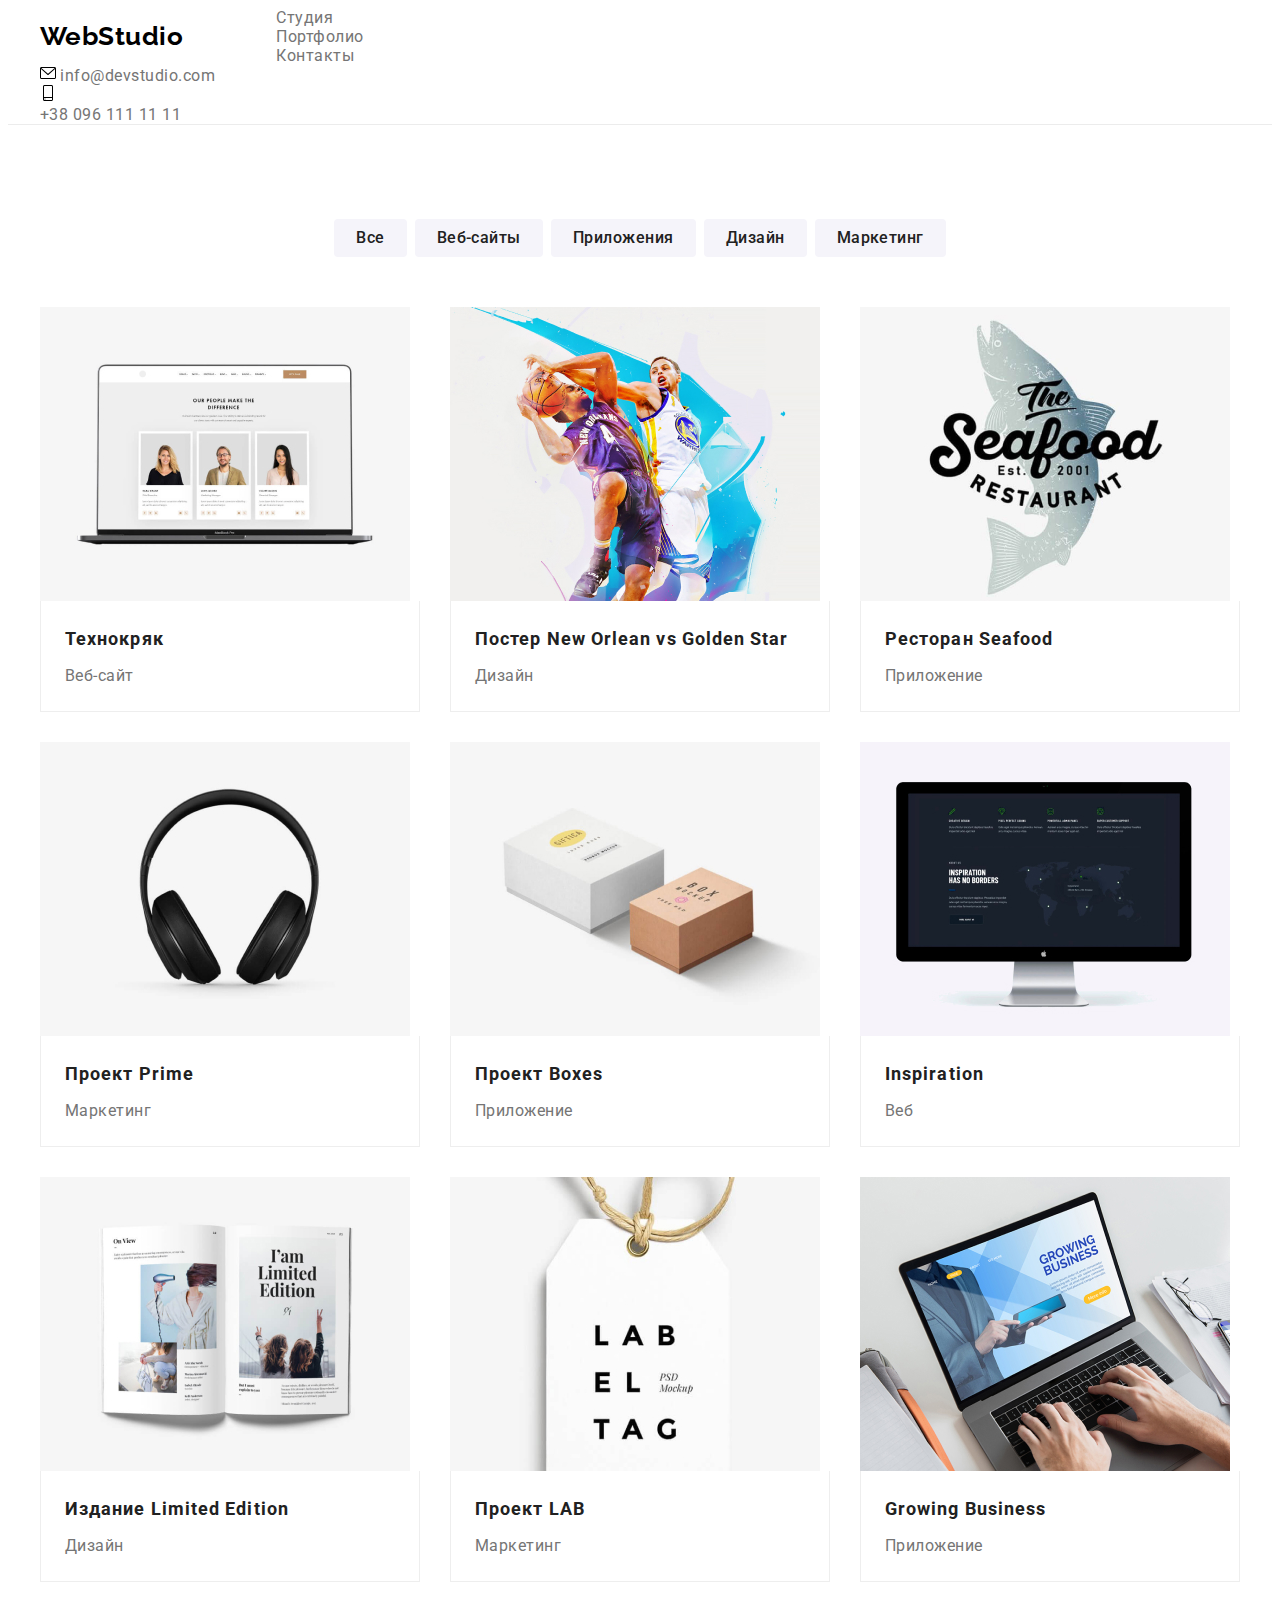
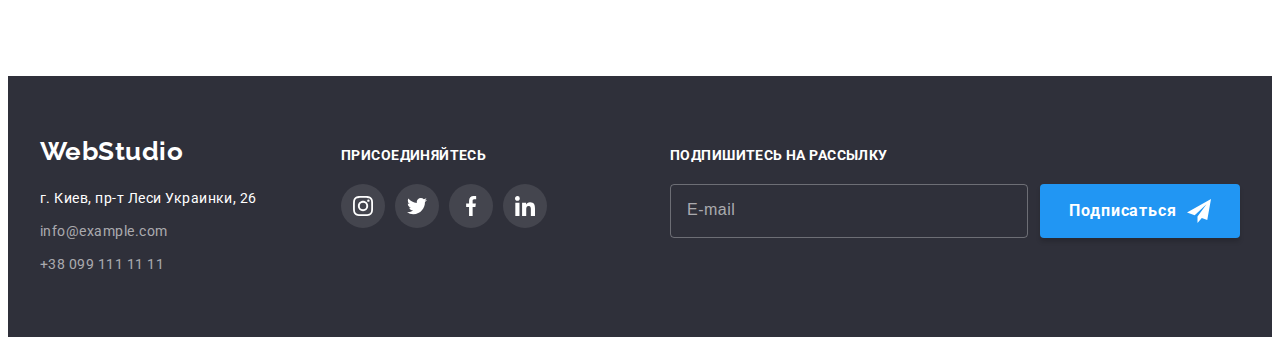
==== portfolio.html @ 4f0ca4a7 "Бэм" ====
<!DOCTYPE html>
<html lang="ru">
  <head>
    <meta charset="UTF-8" />
    <meta http-equiv="X-UA-Compatible" content="IE=edge" />
    <meta name="viewport" content="width=device-width, initial-scale=1.0" />
    <title>Webstudio</title>
    <link rel="preconnect" href="https://fonts.googleapis.com" />
    <link rel="preconnect" href="https://fonts.gstatic.com" crossorigin />
    <link
      href="https://fonts.googleapis.com/css2?family=Raleway:wght@700&family=Roboto:wght@400;500;700;900&display=swap"
      rel="stylesheet"
    />
    <link
      rel="stylesheet"
      href="https://cdnjs.cloudflare.com/ajax/libs/modern-normalize/1.1.0/modern-normalize.min.css"
      integrity="sha512-wpPYUAdjBVSE4KJnH1VR1HeZfpl1ub8YT/NKx4PuQ5NmX2tKuGu6U/JRp5y+Y8XG2tV+wKQpNHVUX03MfMFn9Q=="
      crossorigin="anonymous"
      referrerpolicy="no-referrer"
    />
    <link rel="stylesheet" href="./css/style.css" />
  </head>

  <body>
    <!--header-->
    <header class="page-header">
      <div class="container block-nav">
        <nav class="main-nav">
          <a class="logo" href="./index.html"><span class="accent-color">Web</span>Studio</a>
          <ul class="list site-nav">
            <li class="item"><a class="link" href="./index.html">Студия</a></li>
            <li class="item"><span class="link current">Портфолио</span></li>
            <li class="item"><a class="link" href="">Контакты</a></li>
          </ul>
        </nav>

        <ul class="list adrress-nav">
          <li class="item">
            <a class="link" href="">
              <svg class="icon-nav" width="16" height="16">
                <use href="./images//sprites.svg#icon-envelope"></use>
              </svg>
              info@devstudio.com</a
            >
          </li>
          <li class="item">
            <a class="link" href="">
              <svg class="icon-nav" width="16" height="16">
                <use href="./images//sprites.svg#icon-smartphone"></use>
              </svg>
              <div>+38 096 111 11 11</div>
            </a>
          </li>
        </ul>
      </div>
    </header>

    <!--Main content-->
    <main>
      <section class="section-cardset">
        <div class="container">
          <!--Filter-->
          <ul class="list filter">
            <li class="item"><button class="filter-btn" type="button">Все</button></li>
            <li class="item"><button class="filter-btn" type="button">Веб-сайты</button></li>
            <li class="item"><button class="filter-btn" type="button">Приложения</button></li>
            <li class="item"><button class="filter-btn" type="button">Дизайн</button></li>
            <li class="item"><button class="filter-btn" type="button">Маркетинг</button></li>
          </ul>

          <!--Projects-->
          <ul class="list cardset-items">
            <li class="item-gallery">
              <a class="link card-link" href="">
                <div class="card">
                  <div class="thumb">
                    <img class="img card-img" src="./images/imgportf.jpg" alt="" width="370" />
                    <p class="gallery-overlay">
                      Технокряк это современная площадка распространения коронавируса. Компании
                      используют эту платформу для цифрового шпионажа и атак на защищённые сервера
                      конкурентов.
                    </p>
                  </div>
                  <div class="cardset-content">
                    <h2 class="project-title">Технокряк</h2>
                    <p class="project-discription">Веб-сайт</p>
                  </div>
                </div>
              </a>
            </li>
            <li class="item-gallery">
              <a class="link card-link" href="">
                <div class="card">
                  <div class="thumb">
                    <img class="img card-img" src="./images/imgportf2.jpg" alt="" width="370" />
                    <p class="gallery-overlay">
                      Технокряк это современная площадка распространения коронавируса. Компании
                      используют эту платформу для цифрового шпионажа и атак на защищённые сервера
                      конкурентов.
                    </p>
                  </div>
                  <div class="cardset-content">
                    <h2 class="project-title">Постер New Orlean vs Golden Star</h2>
                    <p class="project-discription">Дизайн</p>
                  </div>
                </div>
              </a>
            </li>
            <li class="item-gallery">
              <a class="link card-link" href="">
                <div class="card">
                  <div class="thumb">
                    <img class="img card-img" src="./images/imgportf3.jpg" alt="" width="370" />
                    <p class="gallery-overlay">
                      Технокряк это современная площадка распространения коронавируса. Компании
                      используют эту платформу для цифрового шпионажа и атак на защищённые сервера
                      конкурентов.
                    </p>
                  </div>
                  <div class="cardset-content">
                    <h2 class="project-title">Ресторан Seafood</h2>
                    <p class="project-discription">Приложение</p>
                  </div>
                </div>
              </a>
            </li>
            <li class="item-gallery">
              <a class="link card-link" href="">
                <div class="card">
                  <div class="thumb">
                    <img class="img card-img" src="./images/imgportf4.jpg" alt="" width="370" />
                    <p class="gallery-overlay">
                      Технокряк это современная площадка распространения коронавируса. Компании
                      используют эту платформу для цифрового шпионажа и атак на защищённые сервера
                      конкурентов.
                    </p>
                  </div>
                  <div class="cardset-content">
                    <h2 class="project-title">Проект Prime</h2>
                    <p class="project-discription">Маркетинг</p>
                  </div>
                </div>
              </a>
            </li>
            <li class="item-gallery">
              <a class="link card-link" href="">
                <div class="card">
                  <div class="thumb">
                    <img class="img card-img" src="./images/imgportf5.jpg" alt="" width="370" />
                    <p class="gallery-overlay">
                      Технокряк это современная площадка распространения коронавируса. Компании
                      используют эту платформу для цифрового шпионажа и атак на защищённые сервера
                      конкурентов.
                    </p>
                  </div>
                  <div class="cardset-content">
                    <h2 class="project-title">Проект Boxes</h2>
                    <p class="project-discription">Приложение</p>
                  </div>
                </div>
              </a>
            </li>
            <li class="item-gallery">
              <a class="link card-link" href="">
                <div class="card">
                  <div class="thumb">
                    <img class="img card-img" src="./images/imgportf6.jpg" alt="" width="370" />
                    <p class="gallery-overlay">
                      Технокряк это современная площадка распространения коронавируса. Компании
                      используют эту платформу для цифрового шпионажа и атак на защищённые сервера
                      конкурентов.
                    </p>
                  </div>
                  <div class="cardset-content">
                    <h2 class="project-title">Inspiration</h2>
                    <p class="project-discription">Веб</p>
                  </div>
                </div>
              </a>
            </li>
            <li class="item-gallery">
              <a class="link card-link" href="">
                <div class="card">
                  <div class="thumb">
                    <img class="img card-img" src="./images/imgportf7.jpg" alt="" width="370" />
                    <p class="gallery-overlay">
                      Технокряк это современная площадка распространения коронавируса. Компании
                      используют эту платформу для цифрового шпионажа и атак на защищённые сервера
                      конкурентов.
                    </p>
                  </div>
                  <div class="cardset-content">
                    <h2 class="project-title">Издание Limited Edition</h2>
                    <p class="project-discription">Дизайн</p>
                  </div>
                </div>
              </a>
            </li>
            <li class="item-gallery">
              <a class="link card-link" href="">
                <div class="card">
                  <div class="thumb">
                    <img class="img card-img" src="./images/imgportf8.jpg" alt="" width="370" />
                    <p class="gallery-overlay">
                      Технокряк это современная площадка распространения коронавируса. Компании
                      используют эту платформу для цифрового шпионажа и атак на защищённые сервера
                      конкурентов.
                    </p>
                  </div>
                  <div class="cardset-content">
                    <h2 class="project-title">Проект LAB</h2>
                    <p class="project-discription">Маркетинг</p>
                  </div>
                </div>
              </a>
            </li>
            <li class="item-gallery">
              <a class="link card-link" href="">
                <div class="card">
                  <div class="thumb">
                    <img class="img card-img" src="./images/imgportf9.jpg" alt="" width="370" />
                    <p class="gallery-overlay">
                      Технокряк это современная площадка распространения коронавируса. Компании
                      используют эту платформу для цифрового шпионажа и атак на защищённые сервера
                      конкурентов.
                    </p>
                  </div>
                  <div class="cardset-content">
                    <h2 class="project-title">Growing Business</h2>
                    <p class="project-discription">Приложение</p>
                  </div>
                </div>
              </a>
            </li>
          </ul>
        </div>
      </section>
    </main>

    <!--Footer-->
    <footer class="section-footer">
      <div class="container">
        <div class="footer-inner">
          <div class="adrress-box-footer">
            <a class="logo" href="./index.html"><span class="accent-color">Web</span>Studio</a>
            <address class="adrress">г. Киев, пр-т Леси Украинки, 26</address>
            <ul class="list contact-footer">
              <li class="item"><a class="link" href="">info@example.com</a></li>
              <li class="item"><a class="link" href="">+38 099 111 11 11</a></li>
            </ul>
          </div>

          <div class="social-box-footer">
            <h2 class="social-title-footer">присоединяйтесь</h2>
            <ul class="list social-block">
              <li class="social-item">
                <a class="social-link" href="">
                  <svg class="icon-social" width="20" height="20">
                    <use href="./images/sprites.svg#icon-instagram-2"></use>
                  </svg>
                </a>
              </li>
              <li class="social-item">
                <a class="social-link" href=""
                  ><svg class="icon-social" width="20" height="20">
                    <use href="./images/sprites.svg#icon-twitter-1"></use>
                  </svg>
                </a>
              </li>
              <li class="social-item">
                <a class="social-link" href=""
                  ><svg class="icon-social" width="20" height="20">
                    <use href="./images/sprites.svg#icon-facebook-1"></use>
                  </svg>
                </a>
              </li>
              <li class="social-item">
                <a class="social-link" href=""
                  ><svg class="icon-social" width="20" height="20">
                    <use href="./images/sprites.svg#icon-linkedin-1"></use>
                  </svg>
                </a>
              </li>
            </ul>
          </div>

          <div class="distribution">
            <form class="distribution-form" autocomplete="off">
              <h2 class="distribution-title">Подпишитесь на рассылку</h2>
              <div class="distribution-box">
                <input class="distribution-input" type="email" name="email" placeholder="E-mail" />
                <button class="distribution-btn" type="submit">
                  <span> Подписаться</span>
                  <svg class="distribution-icon" width="24" height="24">
                    <use href="./images/sprites.svg#icon-icon-send"></use>
                  </svg>
                </button>
              </div>
            </form>
          </div>
        </div>
      </div>
    </footer>
  </body>
</html>
---- css/style.css ----
:root {
  --accent-color: #2196f3;
  --title-text-color: #212121;
  --primary-text-color: #757575;
  --secondary-text-color: #212121;
  --primary-bg-color: #ffffff;
  --secondary-bg-color: #f5f4fa;
  --cardset-gap: 30px;
  --card-comand-shadow: 0px 1px 3px rgba(0, 0, 0, 0.12), 0px 1px 1px rgba(0, 0, 0, 0.14),
    0px 2px 1px rgba(0, 0, 0, 0.2);
  --primary-font-family: Roboto, sans-serif;
}

body {
  position: relative;
  min-width: 1200px;
  background-color: var(--primary-bg-color);
  color: var(--primary-text-color);
  font-family: var(--primary-font-family);
  letter-spacing: 0.03em;
}

h1,
h2,
h3,
h4,
p {
  margin-top: 0;
  margin-bottom: 0;
}

.list {
  margin: 0;
  padding: 0;
  list-style: none;
}

.link {
  color: inherit;
  text-decoration: none;
}
.container {
  width: 1200px;
  padding: 0 15px;
  margin: 0 auto;
}

.section-title {
  margin-bottom: 50px;
  color: var(--title-text-color);
  font-weight: 700;
  font-size: 36px;
  line-height: 1.16;
  text-align: center;
}

.section {
  padding-top: 94px;
  padding-bottom: 94px;
}

.section:nth-child(2) {
  padding-bottom: 0px;
}

.img {
  display: block;
  max-width: 100%;
  height: auto;
}

/* Hader 
=================================*/

.page-header {
  border-bottom: 1px solid #ececec;
}

.page-header__inner {
  display: flex;
  align-items: center;
  justify-content: space-between;
}

.main-nav,
.main-nav__items,
.contacts {
  display: flex;
  align-items: center;
}

.main-nav__item:not(:last-child),
.contacts__item:not(:last-child) {
  margin-right: 50px;
}

.logo {
  display: block;
  margin-right: 93px;
  color: #000000;
  font-family: Raleway;
  font-weight: 700;
  font-size: 26px;
  line-height: 1.19;
  text-decoration: none;
}

.logo__accent-color {
  color: var(--accent-color);
}

.main-nav__link {
  position: relative;
  display: block;
  padding-top: 32px;
  padding-bottom: 32px;
  color: var(--secondary-text-color);
  font-weight: 500;
  font-size: 14px;
  line-height: 1.14;
  letter-spacing: 0.02em;
  transition: color 250ms cubic-bezier(0.4, 0, 0.2, 1);
}

.contacts__icon {
  margin-right: 10px;
  fill: currentColor;
}

.contacts__link {
  display: flex;
  align-items: center;
  padding-top: 32px;
  padding-bottom: 32px;
  color: var(--primary-text-color);
  font-weight: 500;
  font-size: 14px;
  line-height: 1.14;
  letter-spacing: 0.02em;
  transition: color 250ms cubic-bezier(0.4, 0, 0.2, 1);
}

.main-nav__link:hover,
.main-nav__link:focus,
.contacts__link:hover,
.contacts__link:focus {
  color: var(--accent-color);
}

.main-nav__link--current {
  color: var(--accent-color);
}

.main-nav__link--current::after {
  content: '';
  position: absolute;
  left: 50%;
  bottom: -1px;
  width: 100%;
  height: 4px;
  transform: translateX(-50%);

  border-radius: 2px;
  background-color: var(--accent-color);
}

/* Hero 
================================= */

.hero-section {
  display: flex;
  justify-content: center;
  align-items: center;

  height: 600px;
  width: 100%;
  background-color: #2f303a;
  background-image: linear-gradient(to right, rgba(47, 48, 58, 0.4), rgba(47, 48, 58, 0.4)),
    url(../images/intro.jpg);
  background-repeat: no-repeat;
  background-position: center;
}

.hero-inner {
  width: 696px;
  text-align: center;
}

.title-hero {
  margin-bottom: 30px;
  color: #ffffff;
  font-weight: 900;
  font-size: 44px;
  line-height: 1.36;
  letter-spacing: 0.06em;
  text-transform: uppercase;
}

.hero-section .button {
  display: inline-block;
  min-width: 200px;
  padding: 10px 32px;
  border: none;
  border-radius: 4px;
  font-family: roboto;
  color: #ffffff;
  background-color: var(--accent-color);
  font-weight: 700;
  font-size: 16px;
  line-height: 1.87;
  letter-spacing: 0.06em;
  cursor: pointer;
}

/* Featurev section  
=================================*/

.section:nth-child(4) {
  background-color: var(--secondary-bg-color);
}

.tumb-feature {
  display: flex;
  justify-content: center;
  padding-top: 25px;
  padding-bottom: 25px;
  margin-bottom: 30px;
  border-radius: 4px;

  background-color: var(--secondary-bg-color);
}

.feature-list {
  display: flex;
  flex-wrap: wrap;
  margin-left: calc(-1 * var(--cardset-gap));
  margin-top: calc(-1 * var(--cardset-gap));
}

.feature-list .item {
  width: calc(100% / 4 - var(--cardset-gap));
  margin-left: var(--cardset-gap);
  margin-top: var(--cardset-gap);
}

.title-feature {
  margin-bottom: 10px;
  color: var(--title-text-color);
  font-weight: 700;
  font-size: 14px;
  line-height: 1.14;
  text-transform: uppercase;
}

.feature-description {
  font-size: 14px;
  line-height: 1.71;
}

/* Our work section 
================================= */

.our-work-list {
  display: flex;
  flex-wrap: wrap;
  margin-left: calc(-1 * var(--cardset-gap));
  margin-top: calc(-1 * var(--cardset-gap));
}

.our-work-item {
  position: relative;
  width: calc(100% / 3 - var(--cardset-gap));
  margin-left: var(--cardset-gap);
  margin-top: var(--cardset-gap);
}
.our-work-text {
  position: absolute;
  display: block;
  bottom: 0;
  left: 0;

  width: 100%;
  padding-top: 27px;
  padding-bottom: 27px;

  background-color: rgba(47, 48, 58, 0.8);
  color: #ffffff;
  font-weight: 700;
  font-size: 14px;
  line-height: 1.14;
  text-align: center;
  text-transform: uppercase;
}

/* Our team section  
=================================*/

.comand-list {
  display: flex;
  flex-wrap: wrap;
  margin-left: calc(-1 * var(--cardset-gap));
  margin-top: calc(-1 * var(--cardset-gap));
}

.item-comand {
  width: calc(100% / 4 - var(--cardset-gap));
  margin-left: var(--cardset-gap);
  margin-top: var(--cardset-gap);
  border-bottom-left-radius: 4px;
  border-bottom-right-radius: 4px;
  background-color: #ffffff;
  box-shadow: var(--card-comand-shadow);
}

.card-content {
  padding-left: 30px;
  padding-right: 30px;
  padding-top: 30px;
  margin-bottom: 16px;
  text-align: center;
}

.card-name {
  margin-bottom: 10px;
  color: var(--title-text-color);
  font-weight: 500;
  font-size: 16px;
  line-height: 1.18;
}

.card-discription {
  font-size: 16px;
  line-height: 1.18;
}

.social-block {
  display: flex;
  flex-wrap: wrap;
  justify-content: center;
  align-items: center;

  padding-left: 32px;
  padding-right: 32px;
  margin-bottom: 20px;
  margin-right: -10px;
}

.social-item {
  margin-right: 10px;
  margin-bottom: 10px;
}

.social-link {
  display: flex;
  justify-content: center;
  align-items: center;
  padding: 12px;
  border-radius: 50%;
  color: #afb1b8;
  transition: background-color 250ms cubic-bezier(0.4, 0, 0.2, 1);
}

.social-link:hover,
.social-link:focus {
  background-color: var(--accent-color);
  color: #ffffff;
}

.icon-social {
  display: flex;
  justify-content: center;
  align-items: center;
  fill: currentColor;
}

/* Clients  
=================================*/

.clients-list {
  display: flex;
  flex-wrap: wrap;
  margin-left: calc(-1 * var(--cardset-gap));
  margin-top: calc(-1 * var(--cardset-gap));
}

.clients-item {
  width: calc(100% / 6 - var(--cardset-gap));
  margin-left: var(--cardset-gap);
  margin-top: var(--cardset-gap);
}

.clients-link {
  display: flex;
  justify-content: center;
  align-items: center;
  width: 170px;
  height: 92px;
  border: 1px solid #afb1b8;
  border-radius: 4px;
  color: #afb1b8;
  transition: color 250ms cubic-bezier(0.4, 0, 0.2, 1),
    border-color 250ms cubic-bezier(0.4, 0, 0.2, 1);
}

.clients-link:hover,
.clients-link:focus {
  color: var(--accent-color);
  border-color: var(--accent-color);
}

.icon-clients {
  fill: currentColor;
}

/* Portfolio  
=================================*/

.section-cardset {
  padding-top: 94px;
  padding-bottom: 94px;
}

/* filter  
=================================*/
.filter {
  display: flex;
  justify-content: center;
  margin-bottom: 50px;
}

.filter .item:not(:first-child) {
  margin-left: 8px;
}

.filter-btn {
  display: inline-block;
  padding: 6px 22px;
  border: none;
  border-radius: 4px;
  color: var(--secondary-text-color);
  background-color: var(--secondary-bg-color);
  font-family: roboto;
  font-weight: 500;
  font-size: 16px;
  line-height: 1.63;
  letter-spacing: 0.03em;
  text-align: center;
  cursor: pointer;
  transition: color 250ms cubic-bezier(0.4, 0, 0.2, 1),
    background-color 250ms cubic-bezier(0.4, 0, 0.2, 1),
    box-shadow 250ms cubic-bezier(0.4, 0, 0.2, 1);
}

.filter-btn:hover,
.filter-btn:focus {
  color: #ffffff;
  background-color: var(--accent-color);
  box-shadow: 0px 3px 1px rgba(0, 0, 0, 0.1), 0px 1px 2px rgba(0, 0, 0, 0.08),
    0px 2px 2px rgba(0, 0, 0, 0.12);
}

/* Project 
=================================*/

.cardset-items {
  display: flex;
  flex-wrap: wrap;
  margin-left: calc(-1 * var(--cardset-gap));
  margin-top: calc(-1 * var(--cardset-gap));
}

.item-gallery {
  flex-basis: calc(100% / 3 - var(--cardset-gap));
  margin-left: var(--cardset-gap);
  margin-top: var(--cardset-gap);
}
.card {
  transition: box-shadow 250ms cubic-bezier(0.4, 0, 0.2, 1);
}

.card:hover,
.card-link:focus .card {
  box-shadow: 0px 1px 1px rgba(0, 0, 0, 0.12), 0px 4px 4px rgba(0, 0, 0, 0.06),
    1px 4px 6px rgba(0, 0, 0, 0.16);
}

.thumb {
  position: relative;
  overflow: hidden;
}

.gallery-overlay {
  position: absolute;
  top: 0;
  left: 0;

  width: 100%;
  height: 100%;
  padding: 63px 24px;

  color: #ffffff;
  font-size: 18px;
  line-height: 1.56;
  background-color: rgba(33, 150, 243, 0.9);
  transform: translatey(100%);
  transition: transform 250ms cubic-bezier(0.4, 0, 0.2, 1);
}

.card:hover .gallery-overlay,
.card-link:focus .gallery-overlay {
  transform: translatey(0);
}

.item-gallery .cardset-content {
  padding-top: 20px;
  padding-bottom: 20px;
  padding-left: 24px;
  padding-right: 24px;

  border-left: 1px solid #eeeeee;
  border-right: 1px solid #eeeeee;
  border-bottom: 1px solid #eeeeee;
}

.project-title {
  margin-bottom: 4px;
  color: var(--title-text-color);
  font-weight: 700;
  font-size: 18px;
  line-height: 2;
  letter-spacing: 0.06em;
}

.project-discription {
  font-size: 16px;
  line-height: 1.87;
}

/* backdrop
=================================*/
.backdrop {
  position: fixed;
  top: 0;
  left: 0;

  width: 100%;
  height: 100%;
  background-color: rgba(0, 0, 0, 0.2);
  opacity: 1;

  transition: opacity 250ms cubic-bezier(0.4, 0, 0.2, 1);
}

.backdrop.is-hidden {
  opacity: 0;
  pointer-events: none;
}

.backdrop.is-hidden .modal {
  transform: translate(-50%, -50%) scale(1.5);
}
.modal {
  position: absolute;
  top: 50%;
  left: 50%;

  padding: 40px;
  width: 528px;

  border-radius: 4px;
  background-color: #ffffff;
  box-shadow: 0px 1px 3px rgba(0, 0, 0, 0.12), 0px 1px 1px rgba(0, 0, 0, 0.14),
    0px 2px 1px rgba(0, 0, 0, 0.2);

  transform: translate(-50%, -50%) scale(1);
  transition: transform 250ms cubic-bezier(0.4, 0, 0.2, 1);
}

.btn-back {
  position: absolute;
  top: 8px;
  right: 8px;

  padding: 0;
  width: 30px;
  height: 30px;

  border: 1px solid rgba(0, 0, 0, 0.1);
  border-radius: 50%;
  color: #000000;
  background-color: #ffffff;
  cursor: pointer;

  transition: color 250ms cubic-bezier(0.4, 0, 0.2, 1);
}

.icon-back {
  fill: currentColor;
}

.btn-back:hover,
.btn-back:focus {
  color: var(--accent-color);
}

/* Form */

.title-form {
  margin-bottom: 30px;

  font-weight: 700;
  font-size: 20px;
  line-height: 1.15;
  text-align: center;
  letter-spacing: 0.03em;

  color: var(--title-text-color);
}

.form-field {
  position: relative;
  margin-bottom: 28px;
}

.form-field:nth-child(5) {
  margin-bottom: 20px;
}

.form-input {
  width: 100%;
  height: 40px;
  padding-left: 42px;
  /* padding-top: 12px;
  padding-bottom: 12px; */

  border: 1px solid;
  border-color: rgba(33, 33, 33, 0.2);

  border-radius: 4px;

  font: inherit;
  outline: none;

  transition: border-color 250ms cubic-bezier(0.4, 0, 0.2, 1);
}

.form-label {
  position: absolute;
  top: -4px;
  left: 0;

  transform: translateY(-100%);

  font-size: 12px;
  line-height: 1.16;
  letter-spacing: 0.01em;
}

.icon-label {
  position: absolute;
  top: 50%;
  left: 12px;

  transform: translateY(-50%);

  color: #212121;
  fill: currentColor;
  transition: color 250ms cubic-bezier(0.4, 0, 0.2, 1);
}

.form-input:focus,
.form-comment:focus {
  border-color: var(--accent-color);
}

.form-input:focus ~ .icon-label {
  color: var(--accent-color);
}

.form-comment {
  width: 100%;
  height: 120px;
  padding: 12px 16px;

  border: 1px solid;
  border-color: rgba(33, 33, 33, 0.2);

  border-radius: 4px;
  resize: none;
  outline: none;
}
.form-comment::placeholder {
  font: inherit;
  font-size: 14px;
  line-height: 1.14;
  letter-spacing: 0.01em;
  color: rgba(117, 117, 117, 0.5);

  transition: border-color 250ms cubic-bezier(0.4, 0, 0.2, 1);
}

.field-checkbox {
  position: relative;
  margin-bottom: 30px;
}

.checkbox {
  display: flex;
  justify-content: center;
  align-items: center;
}
.input-checkbox {
  position: absolute;
  width: 1px;
  height: 1px;
  margin: -1px;

  border: 0;
  padding: 0;
  clip: rect(0 0 0 0);
  overflow: hidden;
}

.icon-checkbox {
  margin-right: 8px;

  width: 100%;
  max-width: 16px;
  height: 15px;
  border: 2px solid #212121;
  border-radius: 2px;

  background-origin: border-box;
  background-image: url(../images/no-check.svg);
  transition: border-color 250ms cubic-bezier(0.4, 0, 0.2, 1);
}

.input-checkbox:checked + .icon-checkbox {
  background-image: url(../images/check.svg);
  border: none;
}

.input-checkbox:focus + .icon-checkbox {
  border-color: var(--accent-color);
}

.label-checkbox {
  font-size: 14px;
  line-height: 1.71;
  letter-spacing: 0.03em;
}

.label-link {
  font-size: 14px;
  line-height: 1.71;

  letter-spacing: 0.03em;

  color: var(--accent-color);
}

.modal-btn {
  display: block;
  min-width: 200px;
  padding: 10px 36px;
  margin: 0 auto;
  border: none;
  border-radius: 4px;
  font-family: roboto;
  color: #ffffff;
  background-color: var(--accent-color);
  font-weight: 700;
  font-size: 16px;
  line-height: 1.87;
  letter-spacing: 0.06em;
  cursor: pointer;
  box-shadow: 0px 1px 3px rgba(0, 0, 0, 0.12), 0px 1px 1px rgba(0, 0, 0, 0.14),
    0px 2px 1px rgba(0, 0, 0, 0.2);
}

/* Footer 
=================================*/

.section-footer {
  padding-top: 60px;
  padding-bottom: 60px;

  background-color: #2f303a;
}

.footer-inner {
  display: flex;
  align-items: flex-start;
  max-width: 100%;
}

.adrress-box-footer {
  width: 231px;
}

.section-footer .logo {
  display: block;
  margin-bottom: 20px;
  color: #ffffff;
  font-family: Raleway;
  font-weight: 700;
  font-size: 26px;
  line-height: 1.19;
  text-decoration: none;
}

.section-footer .adrress {
  margin-bottom: 9px;
  color: #ffffff;
  font-weight: 400;
  font-style: normal;
  font-size: 14px;
  line-height: 1.71;
}

.contact-footer .link {
  display: inline-block;
  color: rgba(255, 255, 255, 0.6);
  font-weight: 400;
  font-size: 14px;
  line-height: 1.71;
  transition: color 250ms cubic-bezier(0.4, 0, 0.2, 1);
}

.contact-footer .item:not(:last-child) {
  margin-bottom: 9px;
}

.contact-footer .link:hover,
.contact-footer .link:focus {
  color: var(--accent-color);
}

.social-box-footer {
  margin-top: 12px;
  margin-left: 70px;
}
.social-title-footer {
  margin-bottom: 20px;
  color: #ffffff;
  font-weight: 700;
  font-size: 14px;
  line-height: 1.14;
  letter-spacing: 0.03em;
  text-transform: uppercase;
}

.social-box-footer .social-block {
  flex-wrap: wrap;
  justify-content: flex-start;
  margin: 0;
  padding: 0;
}
.section-footer .social-item {
  margin-bottom: 10px;
}
.section-footer .social-link {
  border-radius: 50%;
  background-color: rgba(255, 255, 255, 0.1);
  color: #ffffff;
  transition: background-color 250ms cubic-bezier(0.4, 0, 0.2, 1);
}

.social-link:hover,
.social-link:focus {
  background-color: var(--accent-color);
}

.icon-social {
  display: flex;
  justify-content: center;
  align-items: center;
  fill: currentColor;
}

.distribution {
  max-width: 570px;
  margin-top: 12px;
  margin-left: auto;
}

.distribution-title {
  margin-bottom: 20px;

  font-weight: 700;
  font-size: 14px;
  line-height: 1.14;
  letter-spacing: 0.03em;
  text-transform: uppercase;

  color: #ffffff;
}

.distribution-box {
  display: flex;
}
.distribution-input {
  padding-left: 16px;

  width: 358px;
  height: 50px;

  outline: none;
  border: 1px solid rgba(255, 255, 255, 0.3);
  border-radius: 4px;

  color: #ffffff;

  background-color: transparent;
  transition: border-color 250ms cubic-bezier(0.4, 0, 0.2, 1);
}

.distribution-input:focus {
  border-color: var(--accent-color);
}

.distribution-input::placeholder {
  font-size: 16px;
  line-height: 1.25;
  letter-spacing: 0.03em;

  color: rgba(255, 255, 255, 0.6);
}

.distribution-btn {
  display: inline-flex;
  justify-content: center;
  align-items: center;

  min-width: 200px;

  margin-left: 12px;
  padding: 10px 22px;
  border: none;
  border-radius: 4px;

  font-family: roboto;
  color: #ffffff;
  background-color: var(--accent-color);
  font-weight: 700;
  font-size: 16px;
  line-height: 1.87;
  letter-spacing: 0.06em;
  cursor: pointer;
  box-shadow: 0px 4px 4px rgba(0, 0, 0, 0.15);
}

.distribution-icon {
  margin-left: 10px;
}
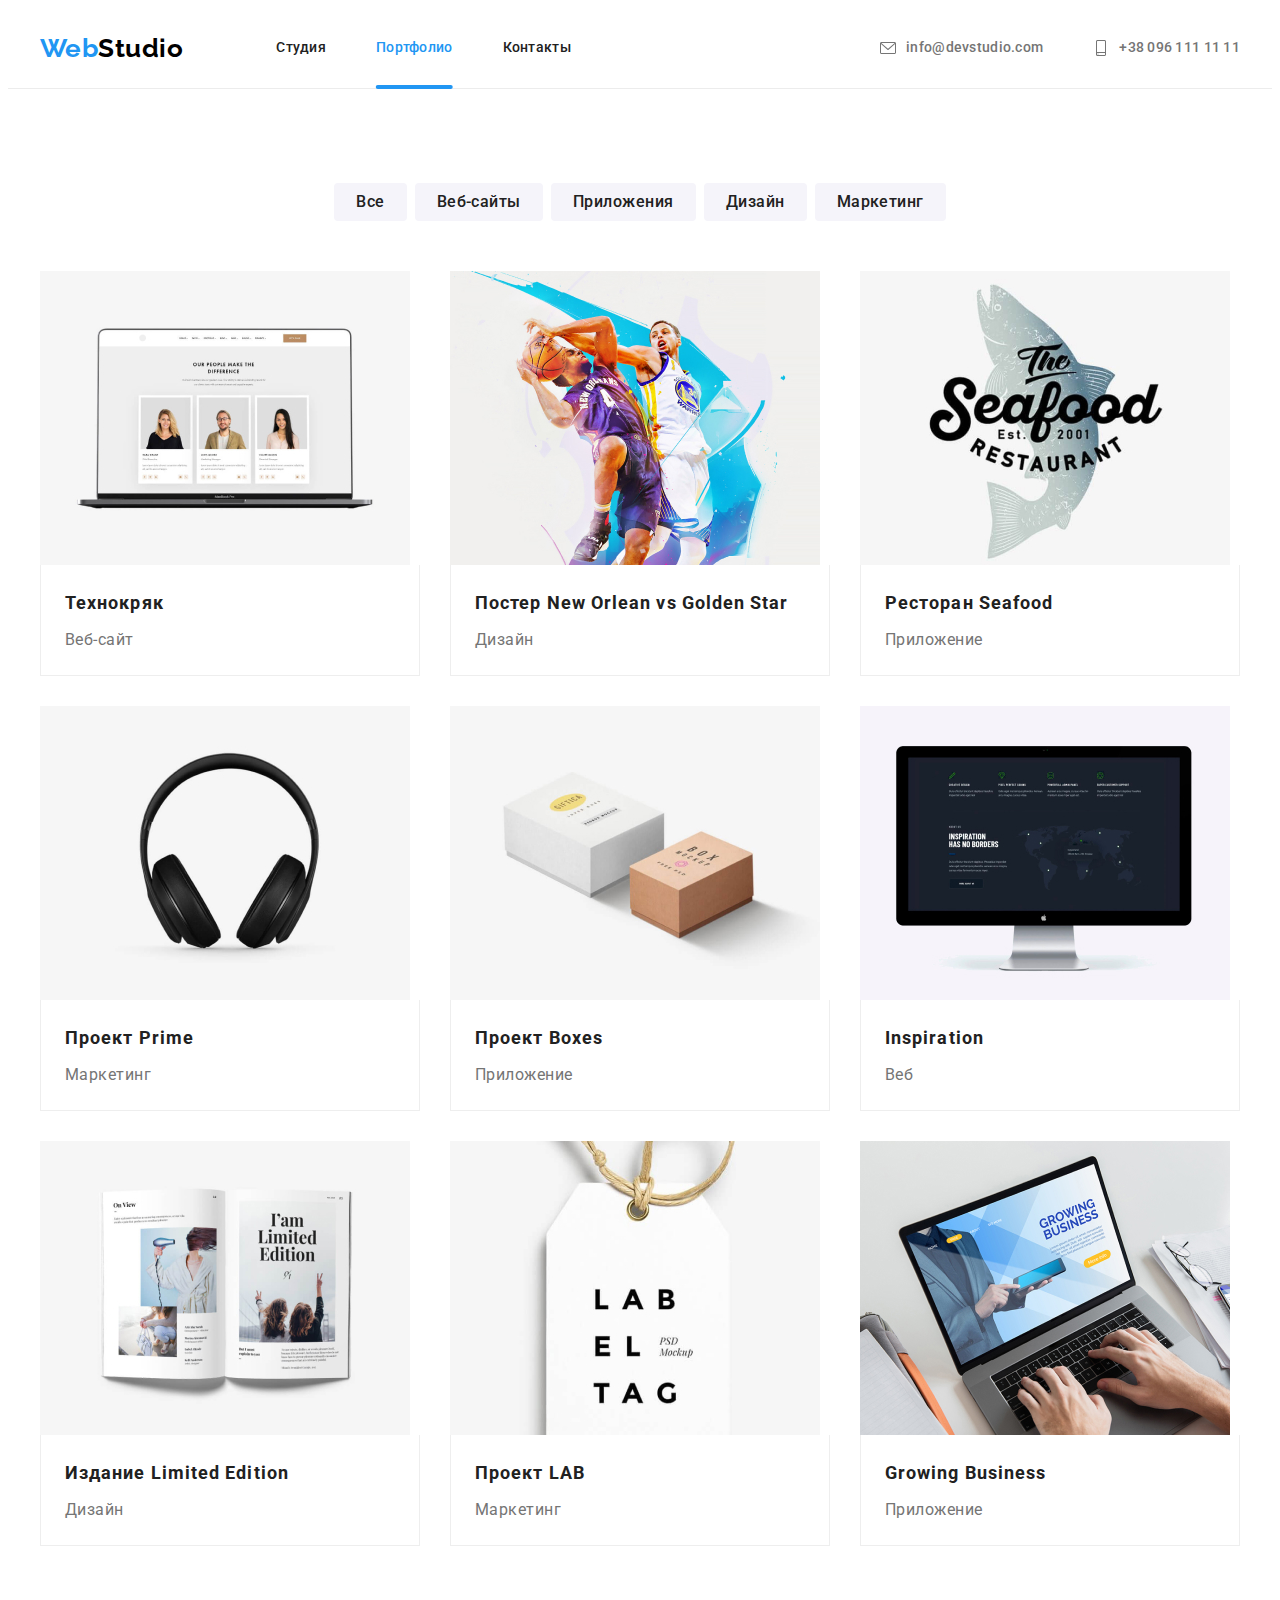
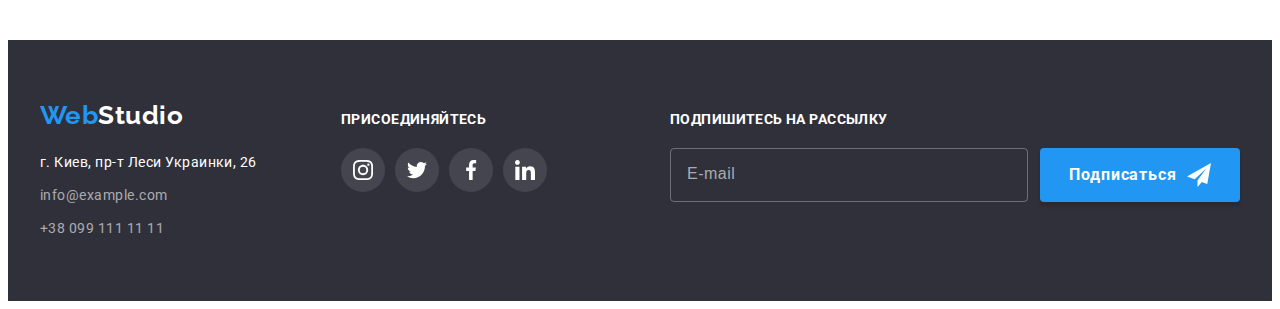
==== commit ebfec6f5: "БЭМ" ====
--- a/portfolio.html
+++ b/portfolio.html
@@ -24,29 +24,37 @@
   <body>
     <!--header-->
     <header class="page-header">
-      <div class="container block-nav">
+      <div class="container page-header__inner">
         <nav class="main-nav">
-          <a class="logo" href="./index.html"><span class="accent-color">Web</span>Studio</a>
-          <ul class="list site-nav">
-            <li class="item"><a class="link" href="./index.html">Студия</a></li>
-            <li class="item"><span class="link current">Портфолио</span></li>
-            <li class="item"><a class="link" href="">Контакты</a></li>
+          <a class="logo" href="./index.html"><span class="logo__accent-color">Web</span>Studio</a>
+          <ul class="list main-nav__items">
+            <li class="main-nav__item">
+              <a class="link main-nav__link main-nav__link--focus" href="./index.html">Студия</a>
+            </li>
+            <li class="main-nav__item">
+              <span class="link main-nav__link main-nav__link--focus main-nav__link--current"
+                >Портфолио</span
+              >
+            </li>
+            <li class="main-nav__item">
+              <a class="link main-nav__link main-nav__link--focus" href="">Контакты</a>
+            </li>
           </ul>
         </nav>
 
-        <ul class="list adrress-nav">
-          <li class="item">
-            <a class="link" href="">
-              <svg class="icon-nav" width="16" height="16">
-                <use href="./images//sprites.svg#icon-envelope"></use>
+        <ul class="list contacts">
+          <li class="contacts__item">
+            <a class="link contacts__link contacts__link--focus" href="">
+              <svg class="contacts__icon" width="16" height="16">
+                <use href="./images/sprites.svg#icon-envelope"></use>
               </svg>
               info@devstudio.com</a
             >
           </li>
-          <li class="item">
-            <a class="link" href="">
-              <svg class="icon-nav" width="16" height="16">
-                <use href="./images//sprites.svg#icon-smartphone"></use>
+          <li class="contacts__item">
+            <a class="link contacts__link contacts__link--focus" href="">
+              <svg class="contacts__icon" width="16" height="16">
+                <use href="./images/sprites.svg#icon-smartphone"></use>
               </svg>
               <div>+38 096 111 11 11</div>
             </a>
@@ -61,176 +69,191 @@
         <div class="container">
           <!--Filter-->
           <ul class="list filter">
-            <li class="item"><button class="filter-btn" type="button">Все</button></li>
-            <li class="item"><button class="filter-btn" type="button">Веб-сайты</button></li>
-            <li class="item"><button class="filter-btn" type="button">Приложения</button></li>
-            <li class="item"><button class="filter-btn" type="button">Дизайн</button></li>
-            <li class="item"><button class="filter-btn" type="button">Маркетинг</button></li>
+            <li class="filter__item">
+              <button
+                class="filter__btn filter__btn--focus filter__btn filter__btn--focus--focus"
+                type="button"
+              >
+                Все
+              </button>
+            </li>
+            <li class="filter__item">
+              <button class="filter__btn filter__btn--focus" type="button">Веб-сайты</button>
+            </li>
+            <li class="filter__item">
+              <button class="filter__btn filter__btn--focus" type="button">Приложения</button>
+            </li>
+            <li class="filter__item">
+              <button class="filter__btn filter__btn--focus" type="button">Дизайн</button>
+            </li>
+            <li class="filter__item">
+              <button class="filter__btn filter__btn--focus" type="button">Маркетинг</button>
+            </li>
           </ul>
 
           <!--Projects-->
-          <ul class="list cardset-items">
-            <li class="item-gallery">
-              <a class="link card-link" href="">
-                <div class="card">
-                  <div class="thumb">
-                    <img class="img card-img" src="./images/imgportf.jpg" alt="" width="370" />
-                    <p class="gallery-overlay">
-                      Технокряк это современная площадка распространения коронавируса. Компании
-                      используют эту платформу для цифрового шпионажа и атак на защищённые сервера
-                      конкурентов.
-                    </p>
-                  </div>
-                  <div class="cardset-content">
-                    <h2 class="project-title">Технокряк</h2>
-                    <p class="project-discription">Веб-сайт</p>
+          <ul class="list section-cardset__items">
+            <li class="section-cardset__item">
+              
+                <div class="card card--focus">
+                  <div class="card__thumb">
+                    <img class="img card__img" src="./images/imgportf.jpg" alt="" width="370" />
+                    <p class="card__overlay">
+                      Технокряк это современная площадка распространения коронавируса. Компании
+                      используют эту платформу для цифрового шпионажа и атак на защищённые сервера
+                      конкурентов.
+                    </p>
+                  </div>
+                  <div class="card__content">
+                    <h2 class="card__title">Технокряк</h2>
+                    <p class="card__discription">Веб-сайт</p>
+                  </div>
+                </div>
+              
+            </li>
+            <li class="section-cardset__item">
+              
+                <div class="card card--focus">
+                  <div class="card__thumb">
+                    <img class="img card__img" src="./images/imgportf2.jpg" alt="" width="370" />
+                    <p class="card__overlay">
+                      Технокряк это современная площадка распространения коронавируса. Компании
+                      используют эту платформу для цифрового шпионажа и атак на защищённые сервера
+                      конкурентов.
+                    </p>
+                  </div>
+                  <div class="card__content">
+                    <h2 class="card__title">Постер New Orlean vs Golden Star</h2>
+                    <p class="card__discription">Дизайн</p>
                   </div>
                 </div>
               </a>
             </li>
-            <li class="item-gallery">
-              <a class="link card-link" href="">
-                <div class="card">
-                  <div class="thumb">
-                    <img class="img card-img" src="./images/imgportf2.jpg" alt="" width="370" />
-                    <p class="gallery-overlay">
-                      Технокряк это современная площадка распространения коронавируса. Компании
-                      используют эту платформу для цифрового шпионажа и атак на защищённые сервера
-                      конкурентов.
-                    </p>
-                  </div>
-                  <div class="cardset-content">
-                    <h2 class="project-title">Постер New Orlean vs Golden Star</h2>
-                    <p class="project-discription">Дизайн</p>
-                  </div>
-                </div>
-              </a>
-            </li>
-            <li class="item-gallery">
-              <a class="link card-link" href="">
-                <div class="card">
-                  <div class="thumb">
-                    <img class="img card-img" src="./images/imgportf3.jpg" alt="" width="370" />
-                    <p class="gallery-overlay">
-                      Технокряк это современная площадка распространения коронавируса. Компании
-                      используют эту платформу для цифрового шпионажа и атак на защищённые сервера
-                      конкурентов.
-                    </p>
-                  </div>
-                  <div class="cardset-content">
-                    <h2 class="project-title">Ресторан Seafood</h2>
-                    <p class="project-discription">Приложение</p>
-                  </div>
-                </div>
-              </a>
-            </li>
-            <li class="item-gallery">
-              <a class="link card-link" href="">
-                <div class="card">
-                  <div class="thumb">
-                    <img class="img card-img" src="./images/imgportf4.jpg" alt="" width="370" />
-                    <p class="gallery-overlay">
-                      Технокряк это современная площадка распространения коронавируса. Компании
-                      используют эту платформу для цифрового шпионажа и атак на защищённые сервера
-                      конкурентов.
-                    </p>
-                  </div>
-                  <div class="cardset-content">
-                    <h2 class="project-title">Проект Prime</h2>
-                    <p class="project-discription">Маркетинг</p>
-                  </div>
-                </div>
-              </a>
-            </li>
-            <li class="item-gallery">
-              <a class="link card-link" href="">
-                <div class="card">
-                  <div class="thumb">
-                    <img class="img card-img" src="./images/imgportf5.jpg" alt="" width="370" />
-                    <p class="gallery-overlay">
-                      Технокряк это современная площадка распространения коронавируса. Компании
-                      используют эту платформу для цифрового шпионажа и атак на защищённые сервера
-                      конкурентов.
-                    </p>
-                  </div>
-                  <div class="cardset-content">
-                    <h2 class="project-title">Проект Boxes</h2>
-                    <p class="project-discription">Приложение</p>
-                  </div>
-                </div>
-              </a>
-            </li>
-            <li class="item-gallery">
-              <a class="link card-link" href="">
-                <div class="card">
-                  <div class="thumb">
-                    <img class="img card-img" src="./images/imgportf6.jpg" alt="" width="370" />
-                    <p class="gallery-overlay">
-                      Технокряк это современная площадка распространения коронавируса. Компании
-                      используют эту платформу для цифрового шпионажа и атак на защищённые сервера
-                      конкурентов.
-                    </p>
-                  </div>
-                  <div class="cardset-content">
-                    <h2 class="project-title">Inspiration</h2>
-                    <p class="project-discription">Веб</p>
-                  </div>
-                </div>
-              </a>
-            </li>
-            <li class="item-gallery">
-              <a class="link card-link" href="">
-                <div class="card">
-                  <div class="thumb">
-                    <img class="img card-img" src="./images/imgportf7.jpg" alt="" width="370" />
-                    <p class="gallery-overlay">
-                      Технокряк это современная площадка распространения коронавируса. Компании
-                      используют эту платформу для цифрового шпионажа и атак на защищённые сервера
-                      конкурентов.
-                    </p>
-                  </div>
-                  <div class="cardset-content">
-                    <h2 class="project-title">Издание Limited Edition</h2>
-                    <p class="project-discription">Дизайн</p>
-                  </div>
-                </div>
-              </a>
-            </li>
-            <li class="item-gallery">
-              <a class="link card-link" href="">
-                <div class="card">
-                  <div class="thumb">
-                    <img class="img card-img" src="./images/imgportf8.jpg" alt="" width="370" />
-                    <p class="gallery-overlay">
-                      Технокряк это современная площадка распространения коронавируса. Компании
-                      используют эту платформу для цифрового шпионажа и атак на защищённые сервера
-                      конкурентов.
-                    </p>
-                  </div>
-                  <div class="cardset-content">
-                    <h2 class="project-title">Проект LAB</h2>
-                    <p class="project-discription">Маркетинг</p>
-                  </div>
-                </div>
-              </a>
-            </li>
-            <li class="item-gallery">
-              <a class="link card-link" href="">
-                <div class="card">
-                  <div class="thumb">
-                    <img class="img card-img" src="./images/imgportf9.jpg" alt="" width="370" />
-                    <p class="gallery-overlay">
-                      Технокряк это современная площадка распространения коронавируса. Компании
-                      используют эту платформу для цифрового шпионажа и атак на защищённые сервера
-                      конкурентов.
-                    </p>
-                  </div>
-                  <div class="cardset-content">
-                    <h2 class="project-title">Growing Business</h2>
-                    <p class="project-discription">Приложение</p>
-                  </div>
-                </div>
-              </a>
+            <li class="section-cardset__item">
+              
+                <div class="card card--focus">
+                  <div class="card__thumb">
+                    <img class="img card__img" src="./images/imgportf3.jpg" alt="" width="370" />
+                    <p class="card__overlay">
+                      Технокряк это современная площадка распространения коронавируса. Компании
+                      используют эту платформу для цифрового шпионажа и атак на защищённые сервера
+                      конкурентов.
+                    </p>
+                  </div>
+                  <div class="card__content">
+                    <h2 class="card__title">Ресторан Seafood</h2>
+                    <p class="card__discription">Приложение</p>
+                  </div>
+                </div>
+              
+            </li>
+            <li class="section-cardset__item">
+              
+                <div class="card card--focus">
+                  <div class="card__thumb">
+                    <img class="img card__img" src="./images/imgportf4.jpg" alt="" width="370" />
+                    <p class="card__overlay">
+                      Технокряк это современная площадка распространения коронавируса. Компании
+                      используют эту платформу для цифрового шпионажа и атак на защищённые сервера
+                      конкурентов.
+                    </p>
+                  </div>
+                  <div class="card__content">
+                    <h2 class="card__title">Проект Prime</h2>
+                    <p class="card__discription">Маркетинг</p>
+                  </div>
+                </div>
+              
+            </li>
+            <li class="section-cardset__item">
+              
+                <div class="card card--focus">
+                  <div class="card__thumb">
+                    <img class="img card__img" src="./images/imgportf5.jpg" alt="" width="370" />
+                    <p class="card__overlay">
+                      Технокряк это современная площадка распространения коронавируса. Компании
+                      используют эту платформу для цифрового шпионажа и атак на защищённые сервера
+                      конкурентов.
+                    </p>
+                  </div>
+                  <div class="card__content">
+                    <h2 class="card__title">Проект Boxes</h2>
+                    <p class="card__discription">Приложение</p>
+                  </div>
+                </div>
+              
+            </li>
+            <li class="section-cardset__item">
+              
+                <div class="card card--focus">
+                  <div class="card__thumb">
+                    <img class="img card__img" src="./images/imgportf6.jpg" alt="" width="370" />
+                    <p class="card__overlay">
+                      Технокряк это современная площадка распространения коронавируса. Компании
+                      используют эту платформу для цифрового шпионажа и атак на защищённые сервера
+                      конкурентов.
+                    </p>
+                  </div>
+                  <div class="card__content">
+                    <h2 class="card__title">Inspiration</h2>
+                    <p class="card__discription">Веб</p>
+                  </div>
+                </div>
+              
+            </li>
+            <li class="section-cardset__item">
+              
+                <div class="card card--focus">
+                  <div class="card__thumb">
+                    <img class="img card__img" src="./images/imgportf7.jpg" alt="" width="370" />
+                    <p class="card__overlay">
+                      Технокряк это современная площадка распространения коронавируса. Компании
+                      используют эту платформу для цифрового шпионажа и атак на защищённые сервера
+                      конкурентов.
+                    </p>
+                  </div>
+                  <div class="card__content">
+                    <h2 class="card__title">Издание Limited Edition</h2>
+                    <p class="card__discription">Дизайн</p>
+                  </div>
+                </div>
+              
+            </li>
+            <li class="section-cardset__item">
+              
+                <div class="card card--focus">
+                  <div class="card__thumb">
+                    <img class="img card__img" src="./images/imgportf8.jpg" alt="" width="370" />
+                    <p class="card__overlay">
+                      Технокряк это современная площадка распространения коронавируса. Компании
+                      используют эту платформу для цифрового шпионажа и атак на защищённые сервера
+                      конкурентов.
+                    </p>
+                  </div>
+                  <div class="card__content">
+                    <h2 class="card__title">Проект LAB</h2>
+                    <p class="card__discription">Маркетинг</p>
+                  </div>
+                </div>
+              
+            </li>
+            <li class="section-cardset__item">
+              
+                <div class="card card--focus">
+                  <div class="card__thumb">
+                    <img class="img card__img" src="./images/imgportf9.jpg" alt="" width="370" />
+                    <p class="card__overlay">
+                      Технокряк это современная площадка распространения коронавируса. Компании
+                      используют эту платформу для цифрового шпионажа и атак на защищённые сервера
+                      конкурентов.
+                    </p>
+                  </div>
+                  <div class="card__content">
+                    <h2 class="card__title">Growing Business</h2>
+                    <p class="card__discription">Приложение</p>
+                  </div>
+                </div>
+              
             </li>
           </ul>
         </div>
@@ -240,43 +263,78 @@
     <!--Footer-->
     <footer class="section-footer">
       <div class="container">
-        <div class="footer-inner">
-          <div class="adrress-box-footer">
-            <a class="logo" href="./index.html"><span class="accent-color">Web</span>Studio</a>
-            <address class="adrress">г. Киев, пр-т Леси Украинки, 26</address>
-            <ul class="list contact-footer">
-              <li class="item"><a class="link" href="">info@example.com</a></li>
-              <li class="item"><a class="link" href="">+38 099 111 11 11</a></li>
+        <div class="section-footer__inner">
+          <div class="box-footer-contacts">
+            <a class="logo box-footer-contacts__logo" href="./index.html"
+              ><span class="logo__accent-color">Web</span>Studio</a
+            >
+            <address class="box-footer-contacts__adrress">г. Киев, пр-т Леси Украинки, 26</address>
+            <ul class="list box-footer-contacts__contact">
+              <li class="box-footer-contacts__item">
+                <a class="link box-footer-contacts__link box-footer-contacts__link--focus" href=""
+                  >info@example.com</a
+                >
+              </li>
+              <li class="box-footer-contacts__item">
+                <a class="link box-footer-contacts__link box-footer-contacts__link--focus" href=""
+                  >+38 099 111 11 11</a
+                >
+              </li>
             </ul>
           </div>
 
-          <div class="social-box-footer">
-            <h2 class="social-title-footer">присоединяйтесь</h2>
-            <ul class="list social-block">
-              <li class="social-item">
-                <a class="social-link" href="">
-                  <svg class="icon-social" width="20" height="20">
+          <div class="social-footer">
+            <h2 class="social-footer__title">присоединяйтесь</h2>
+            <ul class="list social-block social-footer__social-block">
+              <li class="social-block__item social-footer__item">
+                <a
+                  class="
+                    social-block__link
+                    social-footer__link social-footer__link--focus
+                    social-block__link--focus
+                  "
+                  href=""
+                >
+                  <svg class="social-block__icon" width="20" height="20">
                     <use href="./images/sprites.svg#icon-instagram-2"></use>
                   </svg>
                 </a>
               </li>
-              <li class="social-item">
-                <a class="social-link" href=""
-                  ><svg class="icon-social" width="20" height="20">
+              <li class="social-block__item social-footer__item">
+                <a
+                  class="
+                    social-block__link
+                    social-footer__link social-footer__link--focus
+                    social-block__link--focus
+                  "
+                  href=""
+                  ><svg class="social-block__icon" width="20" height="20">
                     <use href="./images/sprites.svg#icon-twitter-1"></use>
                   </svg>
                 </a>
               </li>
-              <li class="social-item">
-                <a class="social-link" href=""
-                  ><svg class="icon-social" width="20" height="20">
+              <li class="social-block__item social-footer__item">
+                <a
+                  class="
+                    social-block__link
+                    social-footer__link social-footer__link--focus
+                    social-block__link--focus
+                  "
+                  href=""
+                  ><svg class="social-block__icon" width="20" height="20">
                     <use href="./images/sprites.svg#icon-facebook-1"></use>
                   </svg>
                 </a>
               </li>
-              <li class="social-item">
-                <a class="social-link" href=""
-                  ><svg class="icon-social" width="20" height="20">
+              <li class="social-block__item social-footer__item">
+                <a
+                  class="
+                    social-block__link
+                    social-footer__link social-footer__link--focus
+                    social-block__link--focus
+                  "
+                  href=""
+                  ><svg class="social-block__icon" width="20" height="20">
                     <use href="./images/sprites.svg#icon-linkedin-1"></use>
                   </svg>
                 </a>
@@ -285,13 +343,18 @@
           </div>
 
           <div class="distribution">
-            <form class="distribution-form" autocomplete="off">
-              <h2 class="distribution-title">Подпишитесь на рассылку</h2>
-              <div class="distribution-box">
-                <input class="distribution-input" type="email" name="email" placeholder="E-mail" />
-                <button class="distribution-btn" type="submit">
+            <form class="distribution__form" autocomplete="off">
+              <h2 class="distribution__title">Подпишитесь на рассылку</h2>
+              <div class="distribution__box">
+                <input
+                  class="distribution__input distribution__input--focus"
+                  type="email"
+                  name="email"
+                  placeholder="E-mail"
+                />
+                <button class="distribution__btn" type="submit">
                   <span> Подписаться</span>
-                  <svg class="distribution-icon" width="24" height="24">
+                  <svg class="distribution__icon" width="24" height="24">
                     <use href="./images/sprites.svg#icon-icon-send"></use>
                   </svg>
                 </button>
--- a/css/style.css
+++ b/css/style.css
@@ -9,6 +9,7 @@
   --card-comand-shadow: 0px 1px 3px rgba(0, 0, 0, 0.12), 0px 1px 1px rgba(0, 0, 0, 0.14),
     0px 2px 1px rgba(0, 0, 0, 0.2);
   --primary-font-family: Roboto, sans-serif;
+  --transition-primary: 250ms cubic-bezier(0.4, 0, 0.2, 1);
 }
 
 body {
@@ -63,6 +64,10 @@
   padding-bottom: 0px;
 }
 
+.section:nth-child(4) {
+  background-color: var(--secondary-bg-color);
+}
+
 .img {
   display: block;
   max-width: 100%;
@@ -119,7 +124,7 @@
   font-size: 14px;
   line-height: 1.14;
   letter-spacing: 0.02em;
-  transition: color 250ms cubic-bezier(0.4, 0, 0.2, 1);
+  transition: color var(--transition-primary);
 }
 
 .contacts__icon {
@@ -137,13 +142,13 @@
   font-size: 14px;
   line-height: 1.14;
   letter-spacing: 0.02em;
-  transition: color 250ms cubic-bezier(0.4, 0, 0.2, 1);
-}
-
-.main-nav__link:hover,
-.main-nav__link:focus,
-.contacts__link:hover,
-.contacts__link:focus {
+  transition: color var(--transition-primary);
+}
+
+.main-nav__link--focus:hover,
+.main-nav__link--focus:focus,
+.contacts__link--focus:hover,
+.contacts__link--focus:focus {
   color: var(--accent-color);
 }
 
@@ -181,12 +186,12 @@
   background-position: center;
 }
 
-.hero-inner {
+.hero-section__inner {
   width: 696px;
   text-align: center;
 }
 
-.title-hero {
+.hero-section__title {
   margin-bottom: 30px;
   color: #ffffff;
   font-weight: 900;
@@ -196,7 +201,7 @@
   text-transform: uppercase;
 }
 
-.hero-section .button {
+.hero-section__button {
   display: inline-block;
   min-width: 200px;
   padding: 10px 32px;
@@ -215,11 +220,20 @@
 /* Featurev section  
 =================================*/
 
-.section:nth-child(4) {
-  background-color: var(--secondary-bg-color);
-}
-
-.tumb-feature {
+.feature-section__items {
+  display: flex;
+  flex-wrap: wrap;
+  margin-left: calc(-1 * var(--cardset-gap));
+  margin-top: calc(-1 * var(--cardset-gap));
+}
+
+.feature-section__item {
+  width: calc(100% / 4 - var(--cardset-gap));
+  margin-left: var(--cardset-gap);
+  margin-top: var(--cardset-gap);
+}
+
+.feature-section__tumb {
   display: flex;
   justify-content: center;
   padding-top: 25px;
@@ -230,50 +244,37 @@
   background-color: var(--secondary-bg-color);
 }
 
-.feature-list {
+.feature-section__title {
+  margin-bottom: 10px;
+  color: var(--title-text-color);
+  font-weight: 700;
+  font-size: 14px;
+  line-height: 1.14;
+  text-transform: uppercase;
+}
+
+.feature-section__description {
+  font-size: 14px;
+  line-height: 1.71;
+}
+
+/* Our work section 
+================================= */
+
+.our-work-section__list {
   display: flex;
   flex-wrap: wrap;
   margin-left: calc(-1 * var(--cardset-gap));
   margin-top: calc(-1 * var(--cardset-gap));
 }
 
-.feature-list .item {
-  width: calc(100% / 4 - var(--cardset-gap));
-  margin-left: var(--cardset-gap);
-  margin-top: var(--cardset-gap);
-}
-
-.title-feature {
-  margin-bottom: 10px;
-  color: var(--title-text-color);
-  font-weight: 700;
-  font-size: 14px;
-  line-height: 1.14;
-  text-transform: uppercase;
-}
-
-.feature-description {
-  font-size: 14px;
-  line-height: 1.71;
-}
-
-/* Our work section 
-================================= */
-
-.our-work-list {
-  display: flex;
-  flex-wrap: wrap;
-  margin-left: calc(-1 * var(--cardset-gap));
-  margin-top: calc(-1 * var(--cardset-gap));
-}
-
-.our-work-item {
+.our-work-section__item {
   position: relative;
   width: calc(100% / 3 - var(--cardset-gap));
   margin-left: var(--cardset-gap);
   margin-top: var(--cardset-gap);
 }
-.our-work-text {
+.our-work-section__text {
   position: absolute;
   display: block;
   bottom: 0;
@@ -295,14 +296,14 @@
 /* Our team section  
 =================================*/
 
-.comand-list {
+.team-card {
   display: flex;
   flex-wrap: wrap;
   margin-left: calc(-1 * var(--cardset-gap));
   margin-top: calc(-1 * var(--cardset-gap));
 }
 
-.item-comand {
+.team-card__item {
   width: calc(100% / 4 - var(--cardset-gap));
   margin-left: var(--cardset-gap);
   margin-top: var(--cardset-gap);
@@ -312,7 +313,7 @@
   box-shadow: var(--card-comand-shadow);
 }
 
-.card-content {
+.team-card__content {
   padding-left: 30px;
   padding-right: 30px;
   padding-top: 30px;
@@ -320,7 +321,7 @@
   text-align: center;
 }
 
-.card-name {
+.team-card__name {
   margin-bottom: 10px;
   color: var(--title-text-color);
   font-weight: 500;
@@ -328,7 +329,7 @@
   line-height: 1.18;
 }
 
-.card-discription {
+.team-card__discription {
   font-size: 16px;
   line-height: 1.18;
 }
@@ -345,28 +346,28 @@
   margin-right: -10px;
 }
 
-.social-item {
+.social-block__item {
   margin-right: 10px;
   margin-bottom: 10px;
 }
 
-.social-link {
+.social-block__link {
   display: flex;
   justify-content: center;
   align-items: center;
   padding: 12px;
   border-radius: 50%;
   color: #afb1b8;
-  transition: background-color 250ms cubic-bezier(0.4, 0, 0.2, 1);
-}
-
-.social-link:hover,
-.social-link:focus {
+  transition: background-color var(--transition-primary);
+}
+
+.social-block__link--focus:hover,
+.social-block__link--focus:focus {
   background-color: var(--accent-color);
   color: #ffffff;
 }
 
-.icon-social {
+.social-block__icon {
   display: flex;
   justify-content: center;
   align-items: center;
@@ -376,20 +377,20 @@
 /* Clients  
 =================================*/
 
-.clients-list {
+.section-clients__list {
   display: flex;
   flex-wrap: wrap;
   margin-left: calc(-1 * var(--cardset-gap));
   margin-top: calc(-1 * var(--cardset-gap));
 }
 
-.clients-item {
+.section-clients__item {
   width: calc(100% / 6 - var(--cardset-gap));
   margin-left: var(--cardset-gap);
   margin-top: var(--cardset-gap);
 }
 
-.clients-link {
+.section-clients__link {
   display: flex;
   justify-content: center;
   align-items: center;
@@ -398,17 +399,16 @@
   border: 1px solid #afb1b8;
   border-radius: 4px;
   color: #afb1b8;
-  transition: color 250ms cubic-bezier(0.4, 0, 0.2, 1),
-    border-color 250ms cubic-bezier(0.4, 0, 0.2, 1);
-}
-
-.clients-link:hover,
-.clients-link:focus {
+  transition: color var(--transition-primary), border-color var(--transition-primary);
+}
+
+.section-clients__link--focus:hover,
+.section-clients__link--focus:focus {
   color: var(--accent-color);
   border-color: var(--accent-color);
 }
 
-.icon-clients {
+.section-clients__icon {
   fill: currentColor;
 }
 
@@ -428,11 +428,11 @@
   margin-bottom: 50px;
 }
 
-.filter .item:not(:first-child) {
+.filter__item:not(:first-child) {
   margin-left: 8px;
 }
 
-.filter-btn {
+.filter__btn {
   display: inline-block;
   padding: 6px 22px;
   border: none;
@@ -446,13 +446,12 @@
   letter-spacing: 0.03em;
   text-align: center;
   cursor: pointer;
-  transition: color 250ms cubic-bezier(0.4, 0, 0.2, 1),
-    background-color 250ms cubic-bezier(0.4, 0, 0.2, 1),
-    box-shadow 250ms cubic-bezier(0.4, 0, 0.2, 1);
-}
-
-.filter-btn:hover,
-.filter-btn:focus {
+  transition: color var(--transition-primary), background-color var(--transition-primary),
+    box-shadow var(--transition-primary);
+}
+
+.filter__btn--focus:hover,
+.filter__btn--focus:focus {
   color: #ffffff;
   background-color: var(--accent-color);
   box-shadow: 0px 3px 1px rgba(0, 0, 0, 0.1), 0px 1px 2px rgba(0, 0, 0, 0.08),
@@ -462,34 +461,33 @@
 /* Project 
 =================================*/
 
-.cardset-items {
+.section-cardset__items {
   display: flex;
   flex-wrap: wrap;
   margin-left: calc(-1 * var(--cardset-gap));
   margin-top: calc(-1 * var(--cardset-gap));
 }
 
-.item-gallery {
+.section-cardset__item {
   flex-basis: calc(100% / 3 - var(--cardset-gap));
   margin-left: var(--cardset-gap);
   margin-top: var(--cardset-gap);
 }
 .card {
-  transition: box-shadow 250ms cubic-bezier(0.4, 0, 0.2, 1);
-}
-
-.card:hover,
-.card-link:focus .card {
+  transition: box-shadow var(--transition-primary);
+}
+
+.card--focus:hover {
   box-shadow: 0px 1px 1px rgba(0, 0, 0, 0.12), 0px 4px 4px rgba(0, 0, 0, 0.06),
     1px 4px 6px rgba(0, 0, 0, 0.16);
 }
 
-.thumb {
+.card__thumb {
   position: relative;
   overflow: hidden;
 }
 
-.gallery-overlay {
+.card__overlay {
   position: absolute;
   top: 0;
   left: 0;
@@ -503,15 +501,14 @@
   line-height: 1.56;
   background-color: rgba(33, 150, 243, 0.9);
   transform: translatey(100%);
-  transition: transform 250ms cubic-bezier(0.4, 0, 0.2, 1);
-}
-
-.card:hover .gallery-overlay,
-.card-link:focus .gallery-overlay {
+  transition: transform var(--transition-primary);
+}
+
+.card:hover .card__overlay {
   transform: translatey(0);
 }
 
-.item-gallery .cardset-content {
+.card__content {
   padding-top: 20px;
   padding-bottom: 20px;
   padding-left: 24px;
@@ -522,7 +519,7 @@
   border-bottom: 1px solid #eeeeee;
 }
 
-.project-title {
+.card__title {
   margin-bottom: 4px;
   color: var(--title-text-color);
   font-weight: 700;
@@ -531,7 +528,7 @@
   letter-spacing: 0.06em;
 }
 
-.project-discription {
+.card__discription {
   font-size: 16px;
   line-height: 1.87;
 }
@@ -548,15 +545,15 @@
   background-color: rgba(0, 0, 0, 0.2);
   opacity: 1;
 
-  transition: opacity 250ms cubic-bezier(0.4, 0, 0.2, 1);
-}
-
-.backdrop.is-hidden {
+  transition: opacity var(--transition-primary);
+}
+
+.is-hidden {
   opacity: 0;
   pointer-events: none;
 }
 
-.backdrop.is-hidden .modal {
+.is-hidden .modal {
   transform: translate(-50%, -50%) scale(1.5);
 }
 .modal {
@@ -573,10 +570,10 @@
     0px 2px 1px rgba(0, 0, 0, 0.2);
 
   transform: translate(-50%, -50%) scale(1);
-  transition: transform 250ms cubic-bezier(0.4, 0, 0.2, 1);
-}
-
-.btn-back {
+  transition: transform var(--transition-primary);
+}
+
+.modal__btn-back {
   position: absolute;
   top: 8px;
   right: 8px;
@@ -591,21 +588,21 @@
   background-color: #ffffff;
   cursor: pointer;
 
-  transition: color 250ms cubic-bezier(0.4, 0, 0.2, 1);
-}
-
-.icon-back {
+  transition: color var(--transition-primary);
+}
+
+.modal__icon-back {
   fill: currentColor;
 }
 
-.btn-back:hover,
-.btn-back:focus {
+.modal__btn-back--focus:hover,
+.modal__btn-back--focus:focus {
   color: var(--accent-color);
 }
 
 /* Form */
 
-.title-form {
+.order-form__title {
   margin-bottom: 30px;
 
   font-weight: 700;
@@ -617,16 +614,16 @@
   color: var(--title-text-color);
 }
 
-.form-field {
+.order-form__field {
   position: relative;
   margin-bottom: 28px;
 }
 
-.form-field:nth-child(5) {
+.order-form__field:nth-child(5) {
   margin-bottom: 20px;
 }
 
-.form-input {
+.order-form__input {
   width: 100%;
   height: 40px;
   padding-left: 42px;
@@ -641,10 +638,10 @@
   font: inherit;
   outline: none;
 
-  transition: border-color 250ms cubic-bezier(0.4, 0, 0.2, 1);
-}
-
-.form-label {
+  transition: border-color var(--transition-primary);
+}
+
+.order-form__label {
   position: absolute;
   top: -4px;
   left: 0;
@@ -656,7 +653,7 @@
   letter-spacing: 0.01em;
 }
 
-.icon-label {
+.order-form__icon-label {
   position: absolute;
   top: 50%;
   left: 12px;
@@ -665,19 +662,19 @@
 
   color: #212121;
   fill: currentColor;
-  transition: color 250ms cubic-bezier(0.4, 0, 0.2, 1);
-}
-
-.form-input:focus,
-.form-comment:focus {
+  transition: color var(--transition-primary);
+}
+
+.order-form__input--focus:focus,
+.order-form__comment--focus:focus {
   border-color: var(--accent-color);
 }
 
-.form-input:focus ~ .icon-label {
+.order-form__input:focus ~ .order-form__icon-label--focus {
   color: var(--accent-color);
 }
 
-.form-comment {
+.order-form__comment {
   width: 100%;
   height: 120px;
   padding: 12px 16px;
@@ -689,14 +686,14 @@
   resize: none;
   outline: none;
 }
-.form-comment::placeholder {
+.order-form__comment::placeholder {
   font: inherit;
   font-size: 14px;
   line-height: 1.14;
   letter-spacing: 0.01em;
   color: rgba(117, 117, 117, 0.5);
 
-  transition: border-color 250ms cubic-bezier(0.4, 0, 0.2, 1);
+  transition: border-color var(--transition-primary);
 }
 
 .field-checkbox {
@@ -709,7 +706,7 @@
   justify-content: center;
   align-items: center;
 }
-.input-checkbox {
+.checkbox__input {
   position: absolute;
   width: 1px;
   height: 1px;
@@ -721,7 +718,7 @@
   overflow: hidden;
 }
 
-.icon-checkbox {
+.checkbox__icon {
   margin-right: 8px;
 
   width: 100%;
@@ -732,25 +729,25 @@
 
   background-origin: border-box;
   background-image: url(../images/no-check.svg);
-  transition: border-color 250ms cubic-bezier(0.4, 0, 0.2, 1);
-}
-
-.input-checkbox:checked + .icon-checkbox {
+  transition: border-color var(--transition-primary);
+}
+
+.checkbox__input:checked + .checkbox__icon {
   background-image: url(../images/check.svg);
   border: none;
 }
 
-.input-checkbox:focus + .icon-checkbox {
+.checkbox__input:focus + .checkbox__icon--focus {
   border-color: var(--accent-color);
 }
 
-.label-checkbox {
+.checkbox__label {
   font-size: 14px;
   line-height: 1.71;
   letter-spacing: 0.03em;
 }
 
-.label-link {
+.checkbox__label-link {
   font-size: 14px;
   line-height: 1.71;
 
@@ -788,17 +785,17 @@
   background-color: #2f303a;
 }
 
-.footer-inner {
+.section-footer__inner {
   display: flex;
   align-items: flex-start;
   max-width: 100%;
 }
 
-.adrress-box-footer {
+.box-footer-contacts {
   width: 231px;
 }
 
-.section-footer .logo {
+.box-footer-contacts__logo {
   display: block;
   margin-bottom: 20px;
   color: #ffffff;
@@ -809,7 +806,7 @@
   text-decoration: none;
 }
 
-.section-footer .adrress {
+.box-footer-contacts__adrress {
   margin-bottom: 9px;
   color: #ffffff;
   font-weight: 400;
@@ -818,29 +815,29 @@
   line-height: 1.71;
 }
 
-.contact-footer .link {
+.box-footer-contacts__link {
   display: inline-block;
   color: rgba(255, 255, 255, 0.6);
   font-weight: 400;
   font-size: 14px;
   line-height: 1.71;
-  transition: color 250ms cubic-bezier(0.4, 0, 0.2, 1);
-}
-
-.contact-footer .item:not(:last-child) {
+  transition: color var(--transition-primary);
+}
+
+.box-footer-contacts__item:not(:last-child) {
   margin-bottom: 9px;
 }
 
-.contact-footer .link:hover,
-.contact-footer .link:focus {
+.box-footer-contacts__link--focus:hover,
+.box-footer-contacts__link--focus:focus {
   color: var(--accent-color);
 }
 
-.social-box-footer {
+.social-footer {
   margin-top: 12px;
   margin-left: 70px;
 }
-.social-title-footer {
+.social-footer__title {
   margin-bottom: 20px;
   color: #ffffff;
   font-weight: 700;
@@ -850,32 +847,25 @@
   text-transform: uppercase;
 }
 
-.social-box-footer .social-block {
+.social-footer__social-block {
   flex-wrap: wrap;
   justify-content: flex-start;
   margin: 0;
   padding: 0;
 }
-.section-footer .social-item {
+.social-footer__item {
   margin-bottom: 10px;
 }
-.section-footer .social-link {
+.social-footer__link {
   border-radius: 50%;
   background-color: rgba(255, 255, 255, 0.1);
   color: #ffffff;
-  transition: background-color 250ms cubic-bezier(0.4, 0, 0.2, 1);
-}
-
-.social-link:hover,
-.social-link:focus {
+  transition: background-color var(--transition-primary);
+}
+
+.social-footer__link--focus:hover,
+.social-footer__link--focus:focus {
   background-color: var(--accent-color);
-}
-
-.icon-social {
-  display: flex;
-  justify-content: center;
-  align-items: center;
-  fill: currentColor;
 }
 
 .distribution {
@@ -884,7 +874,7 @@
   margin-left: auto;
 }
 
-.distribution-title {
+.distribution__title {
   margin-bottom: 20px;
 
   font-weight: 700;
@@ -896,10 +886,10 @@
   color: #ffffff;
 }
 
-.distribution-box {
-  display: flex;
-}
-.distribution-input {
+.distribution__box {
+  display: flex;
+}
+.distribution__input {
   padding-left: 16px;
 
   width: 358px;
@@ -912,14 +902,14 @@
   color: #ffffff;
 
   background-color: transparent;
-  transition: border-color 250ms cubic-bezier(0.4, 0, 0.2, 1);
-}
-
-.distribution-input:focus {
+  transition: border-color var(--transition-primary);
+}
+
+.distribution__input--focus:focus {
   border-color: var(--accent-color);
 }
 
-.distribution-input::placeholder {
+.distribution__input::placeholder {
   font-size: 16px;
   line-height: 1.25;
   letter-spacing: 0.03em;
@@ -927,7 +917,7 @@
   color: rgba(255, 255, 255, 0.6);
 }
 
-.distribution-btn {
+.distribution__btn {
   display: inline-flex;
   justify-content: center;
   align-items: center;
@@ -950,6 +940,6 @@
   box-shadow: 0px 4px 4px rgba(0, 0, 0, 0.15);
 }
 
-.distribution-icon {
+.distribution__icon {
   margin-left: 10px;
 }
